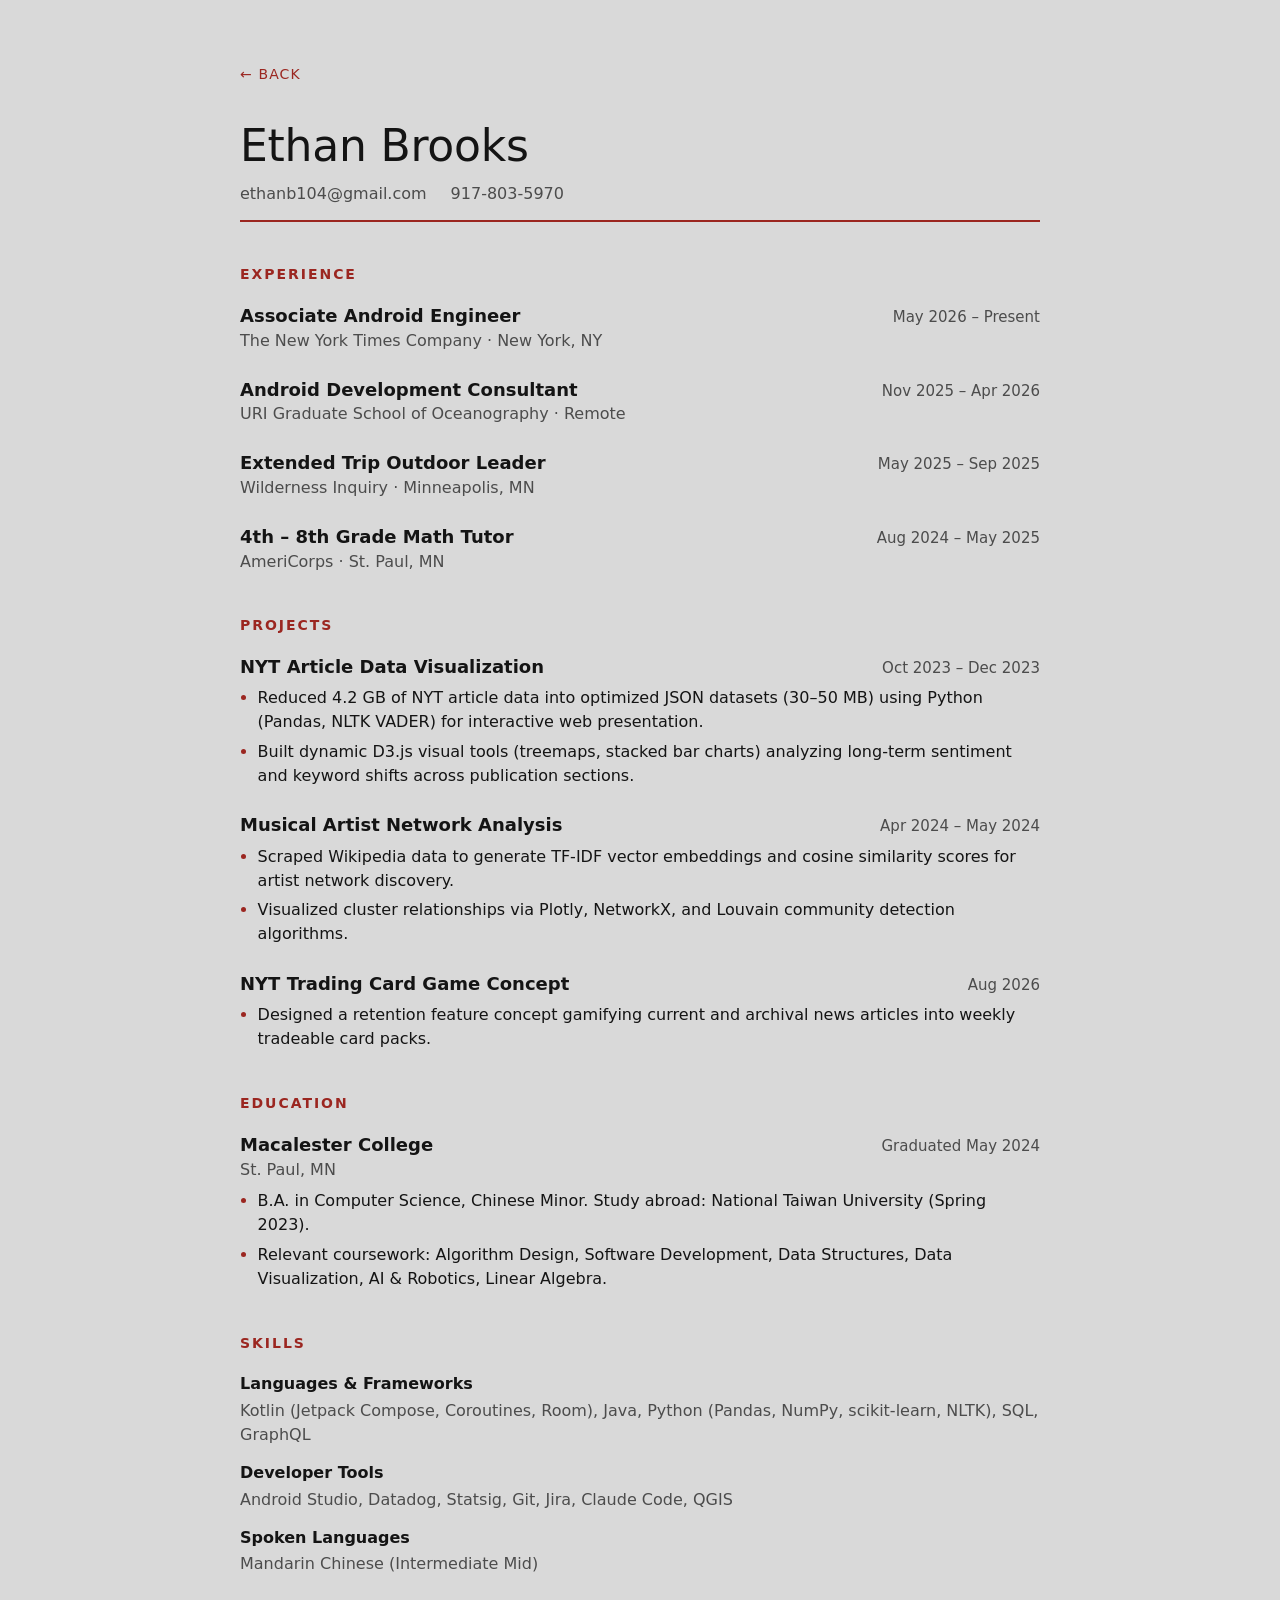
==== resume.html @ ca2d2853 "Add resume page linked from the Resume panel Point the Resume panel at a new resume.html and style i" ====
<!DOCTYPE html>
<html lang="en">
<head>
  <meta charset="utf-8">
  <meta name="viewport" content="width=device-width, initial-scale=1">
  <title>Resume — Ethan Brooks</title>
  <meta name="description" content="Resume of Ethan Brooks, Android engineer.">
  <link rel="stylesheet" href="css/styles.css">
</head>
<body class="page-resume">
  <main class="resume">

    <a class="resume-back" href="index.html">&larr; Back</a>

    <header class="resume-header">
      <h1>Ethan Brooks</h1>
      <p class="resume-contact">
        <a href="mailto:ethanb104@gmail.com">ethanb104@gmail.com</a>
        <a href="tel:+19178035970">917-803-5970</a>
      </p>
    </header>

    <section class="resume-section">
      <h2>Experience</h2>

      <article class="entry">
        <div class="entry-head">
          <h3 class="entry-title">Associate Android Engineer</h3>
          <p class="entry-dates">May 2026 &ndash; Present</p>
        </div>
        <p class="entry-meta">The New York Times Company &middot; New York, NY</p>
      </article>

      <article class="entry">
        <div class="entry-head">
          <h3 class="entry-title">Android Development Consultant</h3>
          <p class="entry-dates">Nov 2025 &ndash; Apr 2026</p>
        </div>
        <p class="entry-meta">URI Graduate School of Oceanography &middot; Remote</p>
      </article>

      <article class="entry">
        <div class="entry-head">
          <h3 class="entry-title">Extended Trip Outdoor Leader</h3>
          <p class="entry-dates">May 2025 &ndash; Sep 2025</p>
        </div>
        <p class="entry-meta">Wilderness Inquiry &middot; Minneapolis, MN</p>
      </article>

      <article class="entry">
        <div class="entry-head">
          <h3 class="entry-title">4th &ndash; 8th Grade Math Tutor</h3>
          <p class="entry-dates">Aug 2024 &ndash; May 2025</p>
        </div>
        <p class="entry-meta">AmeriCorps &middot; St. Paul, MN</p>
      </article>
    </section>

    <section class="resume-section">
      <h2>Projects</h2>

      <article class="entry">
        <div class="entry-head">
          <h3 class="entry-title">NYT Article Data Visualization</h3>
          <p class="entry-dates">Oct 2023 &ndash; Dec 2023</p>
        </div>
        <ul class="entry-points">
          <li>Reduced 4.2&nbsp;GB of NYT article data into optimized JSON datasets (30&ndash;50&nbsp;MB) using Python (Pandas, NLTK VADER) for interactive web presentation.</li>
          <li>Built dynamic D3.js visual tools (treemaps, stacked bar charts) analyzing long-term sentiment and keyword shifts across publication sections.</li>
        </ul>
      </article>

      <article class="entry">
        <div class="entry-head">
          <h3 class="entry-title">Musical Artist Network Analysis</h3>
          <p class="entry-dates">Apr 2024 &ndash; May 2024</p>
        </div>
        <ul class="entry-points">
          <li>Scraped Wikipedia data to generate TF-IDF vector embeddings and cosine similarity scores for artist network discovery.</li>
          <li>Visualized cluster relationships via Plotly, NetworkX, and Louvain community detection algorithms.</li>
        </ul>
      </article>

      <article class="entry">
        <div class="entry-head">
          <h3 class="entry-title">NYT Trading Card Game Concept</h3>
          <p class="entry-dates">Aug 2026</p>
        </div>
        <ul class="entry-points">
          <li>Designed a retention feature concept gamifying current and archival news articles into weekly tradeable card packs.</li>
        </ul>
      </article>
    </section>

    <section class="resume-section">
      <h2>Education</h2>

      <article class="entry">
        <div class="entry-head">
          <h3 class="entry-title">Macalester College</h3>
          <p class="entry-dates">Graduated May 2024</p>
        </div>
        <p class="entry-meta">St. Paul, MN</p>
        <ul class="entry-points">
          <li>B.A. in Computer Science, Chinese Minor. Study abroad: National Taiwan University (Spring 2023).</li>
          <li>Relevant coursework: Algorithm Design, Software Development, Data Structures, Data Visualization, AI &amp; Robotics, Linear Algebra.</li>
        </ul>
      </article>
    </section>

    <section class="resume-section">
      <h2>Skills</h2>

      <dl class="skills">
        <dt>Languages &amp; Frameworks</dt>
        <dd>Kotlin (Jetpack Compose, Coroutines, Room), Java, Python (Pandas, NumPy, scikit-learn, NLTK), SQL, GraphQL</dd>

        <dt>Developer Tools</dt>
        <dd>Android Studio, Datadog, Statsig, Git, Jira, Claude Code, QGIS</dd>

        <dt>Spoken Languages</dt>
        <dd>Mandarin Chinese (Intermediate Mid)</dd>
      </dl>
    </section>

  </main>
</body>
</html>
---- css/styles.css ----
/* ---- Design tokens ---------------------------------------------------- */

:root {
  --bg: #d9d9d9;
  --ink: #141414;
  --ink-soft: #4c4c4c;

  /* One red, layered at different opacities. Overlaps darken on their own
     because each translucent panel composites over the ones beneath it. */
  --red: 155 38 32;
  --alpha-about: 0.84;
  --alpha-resume: 0.72;
  --alpha-projects: 0.52;
  --alpha-music: 0.42;

  /* Mockup proportions, used for the canvas aspect ratio. */
  --canvas-w: 1421;
  --canvas-h: 906;
}

/* ---- Base ------------------------------------------------------------- */

*,
*::before,
*::after {
  box-sizing: border-box;
}

body {
  margin: 0;
  min-height: 100vh;
  display: flex;
  font-family: "Lato", "Segoe UI", system-ui, -apple-system, sans-serif;
  font-weight: 400;
  color: var(--ink);
  background: var(--bg);
  -webkit-font-smoothing: antialiased;
}

a {
  color: inherit;
  text-decoration: none;
}

:focus-visible {
  outline: 3px solid var(--ink);
  outline-offset: 2px;
}

/* ---- Canvas ----------------------------------------------------------- */

/* Scales as one unit so the overlaps hold their proportions at any width.
   Container units (cqi) size the type against the canvas, not the viewport. */
.canvas {
  position: relative;
  width: 100%;
  max-width: calc(var(--canvas-w) * 1px);
  aspect-ratio: var(--canvas-w) / var(--canvas-h);
  margin: auto;
  container-type: inline-size;
}

/* ---- Identity block --------------------------------------------------- */

.identity {
  position: absolute;
  left: 61%;
  top: 2.5%;
  z-index: 2;
}

.identity h1 {
  margin: 0 0 0.15em;
  font-size: clamp(1.75rem, 3.3cqi, 3.25rem);
  font-weight: 400;
  line-height: 1.1;
  letter-spacing: -0.005em;
}

.contact {
  margin: 0 0 0.2em;
  font-size: clamp(0.875rem, 1.6cqi, 1.2rem);
  line-height: 1.35;
}

.contact a:hover {
  text-decoration: underline;
  text-underline-offset: 3px;
}

/* ---- Panels ----------------------------------------------------------- */

/* Each panel's fill is a ::before at z-index 1 and its label sits at
   z-index 2. The panels themselves keep `z-index: auto`, so they don't open
   their own stacking contexts — every label therefore paints above every
   fill, and no label gets tinted by a panel overlapping it. */
.panel {
  position: absolute;
  display: block;
}

.panel::before {
  content: "";
  position: absolute;
  inset: 0;
  z-index: 1;
  background: rgb(var(--red) / var(--alpha));
  transition: background 150ms ease-out;
}

.panel-label {
  position: relative;
  z-index: 2;
  display: block;
  padding: clamp(0.7rem, 2.2cqi, 1.9rem) clamp(0.6rem, 1.1cqi, 1rem);
  font-size: clamp(1rem, 1.85cqi, 1.7rem);
  line-height: 1.2;
}

.panel:hover::before,
.panel:focus-visible::before {
  background: rgb(var(--red) / calc(var(--alpha) + 0.12));
}

/* Positions and opacities, measured off the mockup. */
.panel--about {
  --alpha: var(--alpha-about);
  left: 3.4%;
  top: 8%;
  width: 46.4%;
  height: 48.1%;
}

.panel--resume {
  --alpha: var(--alpha-resume);
  left: 44.3%;
  top: 18.5%;
  width: 53.1%;
  height: 47.8%;
}

.panel--projects {
  --alpha: var(--alpha-projects);
  left: 7.4%;
  top: 38.3%;
  width: 45.6%;
  height: 50.3%;
}

.panel--music {
  --alpha: var(--alpha-music);
  left: 46.3%;
  top: 52.6%;
  width: 49.9%;
  height: 42.9%;
}

/* ---- Resume page ------------------------------------------------------ */

/* Same tokens and type stack as the collage, but a single measured column
   instead of a fixed-ratio canvas — so it scales with the viewport and prints
   cleanly. The red is used only for accents here, never as a fill. */
.page-resume {
  display: block;
  padding: clamp(2rem, 6vw, 4rem) clamp(1.25rem, 5vw, 3rem) 4rem;
}

.resume {
  max-width: 50rem;
  margin: 0 auto;
}

.resume-back {
  display: inline-block;
  margin-bottom: clamp(1.5rem, 4vw, 2.5rem);
  font-size: 0.875rem;
  letter-spacing: 0.08em;
  text-transform: uppercase;
  color: rgb(var(--red));
}

.resume-back:hover {
  text-decoration: underline;
  text-underline-offset: 4px;
}

.resume-header {
  padding-bottom: 1.1rem;
  border-bottom: 2px solid rgb(var(--red));
}

.resume-header h1 {
  margin: 0 0 0.3em;
  font-size: clamp(1.875rem, 6vw, 2.75rem);
  font-weight: 400;
  line-height: 1.1;
  letter-spacing: -0.005em;
}

.resume-contact {
  display: flex;
  flex-wrap: wrap;
  gap: 0.2rem 1.5rem;
  margin: 0;
  font-size: 1rem;
  color: var(--ink-soft);
}

.resume-contact a:hover {
  text-decoration: underline;
  text-underline-offset: 3px;
}

.resume-section {
  margin-top: clamp(2rem, 5vw, 2.75rem);
}

.resume-section h2 {
  margin: 0 0 1.35rem;
  font-size: 0.875rem;
  font-weight: 700;
  letter-spacing: 0.14em;
  text-transform: uppercase;
  color: rgb(var(--red));
}

.entry + .entry {
  margin-top: 1.6rem;
}

/* Title and dates share a baseline on wide screens and wrap to two lines
   below ~30rem, where the flex row runs out of room. */
.entry-head {
  display: flex;
  flex-wrap: wrap;
  align-items: baseline;
  justify-content: space-between;
  gap: 0.1rem 1.5rem;
}

.entry-title {
  margin: 0;
  font-size: 1.125rem;
  font-weight: 700;
  line-height: 1.3;
}

.entry-dates {
  margin: 0;
  font-size: 0.9375rem;
  color: var(--ink-soft);
  white-space: nowrap;
}

.entry-meta {
  margin: 0.15rem 0 0;
  font-size: 1rem;
  line-height: 1.4;
  color: var(--ink-soft);
}

.entry-points {
  margin: 0.5rem 0 0;
  padding-left: 1.1rem;
}

.entry-points li {
  margin-bottom: 0.35rem;
  font-size: 1rem;
  line-height: 1.5;
}

.entry-points li::marker {
  color: rgb(var(--red));
}

.entry-points li:last-child {
  margin-bottom: 0;
}

.skills {
  margin: 0;
  font-size: 1rem;
  line-height: 1.5;
}

.skills dt {
  font-weight: 700;
}

.skills dd {
  margin: 0.15rem 0 0.9rem;
  color: var(--ink-soft);
}

.skills dd:last-child {
  margin-bottom: 0;
}

/* ---- Print ----------------------------------------------------------- */

@media print {
  .page-resume {
    padding: 0;
    background: #fff;
  }

  .resume-back {
    display: none;
  }

  .resume-section,
  .entry {
    break-inside: avoid;
  }
}

/* ---- Narrow screens --------------------------------------------------- */

/* Overlapping absolute panels have nowhere to go on a phone, so the layout
   falls back to a stack that keeps the translucency but drops the collage. */
@media (max-width: 40rem) {
  body {
    display: block;
  }

  .canvas {
    width: auto;
    max-width: none;
    aspect-ratio: auto;
    padding: 1.5rem 1.25rem 2rem;
  }

  .identity {
    position: static;
    margin-bottom: 1.75rem;
  }

  .identity h1 {
    font-size: 2rem;
  }

  .contact {
    font-size: 1rem;
  }

  .panels {
    display: grid;
    gap: 0.75rem;
  }

  .panel {
    position: relative;
    width: auto;
    height: auto;
    min-height: 5.5rem;
  }

  .panel-label {
    padding: 1rem;
    font-size: 1.25rem;
  }
}

/* ---- Motion preferences ---------------------------------------------- */

@media (prefers-reduced-motion: reduce) {
  .panel::before {
    transition: none;
  }
}
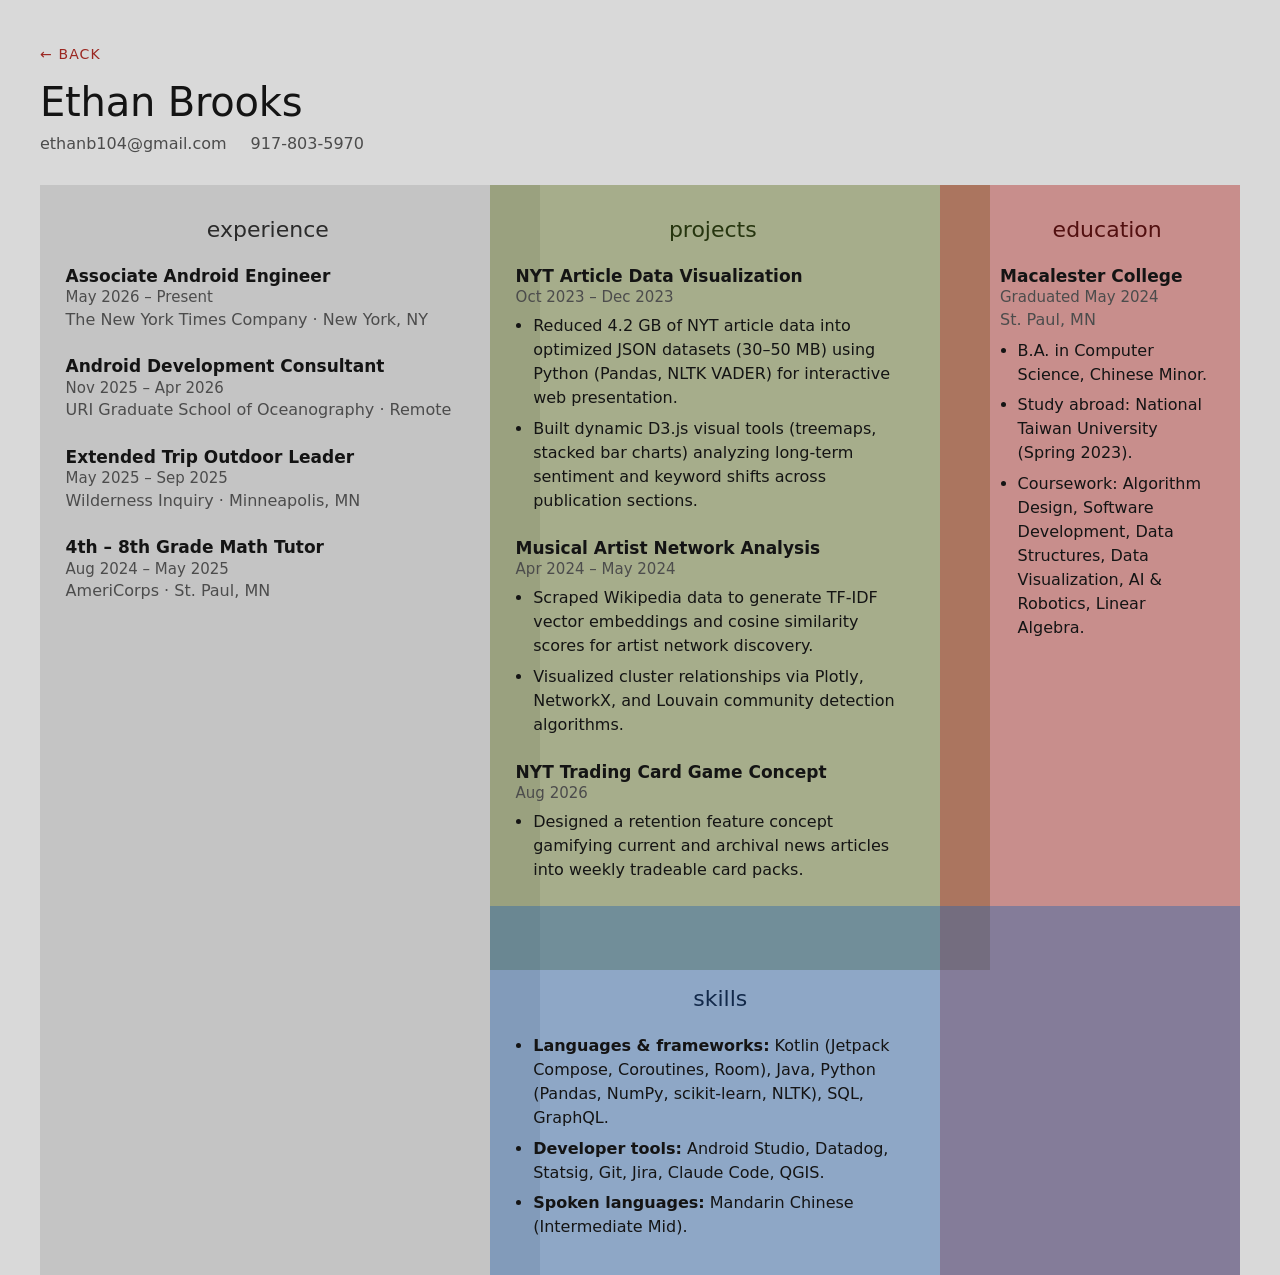
==== commit da3f8bd1: "Rebuild the resume page as an overlapping panel collage Replace the single measured column with four" ====
--- a/resume.html
+++ b/resume.html
@@ -8,119 +8,126 @@
   <link rel="stylesheet" href="css/styles.css">
 </head>
 <body class="page-resume">
-  <main class="resume">
 
+  <header class="resume-header">
     <a class="resume-back" href="index.html">&larr; Back</a>
+    <h1>Ethan Brooks</h1>
+    <p class="resume-contact">
+      <a href="mailto:ethanb104@gmail.com">ethanb104@gmail.com</a>
+      <a href="tel:+19178035970">917-803-5970</a>
+    </p>
+  </header>
 
-    <header class="resume-header">
-      <h1>Ethan Brooks</h1>
-      <p class="resume-contact">
-        <a href="mailto:ethanb104@gmail.com">ethanb104@gmail.com</a>
-        <a href="tel:+19178035970">917-803-5970</a>
-      </p>
-    </header>
+  <!-- Panels are ordered experience → projects → education → skills so that
+       skills (blue) composites last, blending to purple over education's red
+       and teal over projects' olive. -->
+  <main class="collage">
 
-    <section class="resume-section">
-      <h2>Experience</h2>
+    <section class="rpanel rpanel--experience">
+      <div class="rpanel-body">
+        <h2>experience</h2>
 
-      <article class="entry">
-        <div class="entry-head">
-          <h3 class="entry-title">Associate Android Engineer</h3>
-          <p class="entry-dates">May 2026 &ndash; Present</p>
-        </div>
-        <p class="entry-meta">The New York Times Company &middot; New York, NY</p>
-      </article>
+        <article class="entry">
+          <div class="entry-head">
+            <h3 class="entry-title">Associate Android Engineer</h3>
+            <p class="entry-dates">May 2026 &ndash; Present</p>
+          </div>
+          <p class="entry-meta">The New York Times Company &middot; New York, NY</p>
+        </article>
 
-      <article class="entry">
-        <div class="entry-head">
-          <h3 class="entry-title">Android Development Consultant</h3>
-          <p class="entry-dates">Nov 2025 &ndash; Apr 2026</p>
-        </div>
-        <p class="entry-meta">URI Graduate School of Oceanography &middot; Remote</p>
-      </article>
+        <article class="entry">
+          <div class="entry-head">
+            <h3 class="entry-title">Android Development Consultant</h3>
+            <p class="entry-dates">Nov 2025 &ndash; Apr 2026</p>
+          </div>
+          <p class="entry-meta">URI Graduate School of Oceanography &middot; Remote</p>
+        </article>
 
-      <article class="entry">
-        <div class="entry-head">
-          <h3 class="entry-title">Extended Trip Outdoor Leader</h3>
-          <p class="entry-dates">May 2025 &ndash; Sep 2025</p>
-        </div>
-        <p class="entry-meta">Wilderness Inquiry &middot; Minneapolis, MN</p>
-      </article>
+        <article class="entry">
+          <div class="entry-head">
+            <h3 class="entry-title">Extended Trip Outdoor Leader</h3>
+            <p class="entry-dates">May 2025 &ndash; Sep 2025</p>
+          </div>
+          <p class="entry-meta">Wilderness Inquiry &middot; Minneapolis, MN</p>
+        </article>
 
-      <article class="entry">
-        <div class="entry-head">
-          <h3 class="entry-title">4th &ndash; 8th Grade Math Tutor</h3>
-          <p class="entry-dates">Aug 2024 &ndash; May 2025</p>
-        </div>
-        <p class="entry-meta">AmeriCorps &middot; St. Paul, MN</p>
-      </article>
+        <article class="entry">
+          <div class="entry-head">
+            <h3 class="entry-title">4th &ndash; 8th Grade Math Tutor</h3>
+            <p class="entry-dates">Aug 2024 &ndash; May 2025</p>
+          </div>
+          <p class="entry-meta">AmeriCorps &middot; St. Paul, MN</p>
+        </article>
+      </div>
     </section>
 
-    <section class="resume-section">
-      <h2>Projects</h2>
+    <section class="rpanel rpanel--projects">
+      <div class="rpanel-body">
+        <h2>projects</h2>
 
-      <article class="entry">
-        <div class="entry-head">
-          <h3 class="entry-title">NYT Article Data Visualization</h3>
-          <p class="entry-dates">Oct 2023 &ndash; Dec 2023</p>
-        </div>
-        <ul class="entry-points">
-          <li>Reduced 4.2&nbsp;GB of NYT article data into optimized JSON datasets (30&ndash;50&nbsp;MB) using Python (Pandas, NLTK VADER) for interactive web presentation.</li>
-          <li>Built dynamic D3.js visual tools (treemaps, stacked bar charts) analyzing long-term sentiment and keyword shifts across publication sections.</li>
-        </ul>
-      </article>
+        <article class="entry">
+          <div class="entry-head">
+            <h3 class="entry-title">NYT Article Data Visualization</h3>
+            <p class="entry-dates">Oct 2023 &ndash; Dec 2023</p>
+          </div>
+          <ul class="entry-points">
+            <li>Reduced 4.2&nbsp;GB of NYT article data into optimized JSON datasets (30&ndash;50&nbsp;MB) using Python (Pandas, NLTK VADER) for interactive web presentation.</li>
+            <li>Built dynamic D3.js visual tools (treemaps, stacked bar charts) analyzing long-term sentiment and keyword shifts across publication sections.</li>
+          </ul>
+        </article>
 
-      <article class="entry">
-        <div class="entry-head">
-          <h3 class="entry-title">Musical Artist Network Analysis</h3>
-          <p class="entry-dates">Apr 2024 &ndash; May 2024</p>
-        </div>
-        <ul class="entry-points">
-          <li>Scraped Wikipedia data to generate TF-IDF vector embeddings and cosine similarity scores for artist network discovery.</li>
-          <li>Visualized cluster relationships via Plotly, NetworkX, and Louvain community detection algorithms.</li>
-        </ul>
-      </article>
+        <article class="entry">
+          <div class="entry-head">
+            <h3 class="entry-title">Musical Artist Network Analysis</h3>
+            <p class="entry-dates">Apr 2024 &ndash; May 2024</p>
+          </div>
+          <ul class="entry-points">
+            <li>Scraped Wikipedia data to generate TF-IDF vector embeddings and cosine similarity scores for artist network discovery.</li>
+            <li>Visualized cluster relationships via Plotly, NetworkX, and Louvain community detection algorithms.</li>
+          </ul>
+        </article>
 
-      <article class="entry">
-        <div class="entry-head">
-          <h3 class="entry-title">NYT Trading Card Game Concept</h3>
-          <p class="entry-dates">Aug 2026</p>
-        </div>
-        <ul class="entry-points">
-          <li>Designed a retention feature concept gamifying current and archival news articles into weekly tradeable card packs.</li>
-        </ul>
-      </article>
+        <article class="entry">
+          <div class="entry-head">
+            <h3 class="entry-title">NYT Trading Card Game Concept</h3>
+            <p class="entry-dates">Aug 2026</p>
+          </div>
+          <ul class="entry-points">
+            <li>Designed a retention feature concept gamifying current and archival news articles into weekly tradeable card packs.</li>
+          </ul>
+        </article>
+      </div>
     </section>
 
-    <section class="resume-section">
-      <h2>Education</h2>
+    <section class="rpanel rpanel--education">
+      <div class="rpanel-body">
+        <h2>education</h2>
 
-      <article class="entry">
-        <div class="entry-head">
-          <h3 class="entry-title">Macalester College</h3>
-          <p class="entry-dates">Graduated May 2024</p>
-        </div>
-        <p class="entry-meta">St. Paul, MN</p>
-        <ul class="entry-points">
-          <li>B.A. in Computer Science, Chinese Minor. Study abroad: National Taiwan University (Spring 2023).</li>
-          <li>Relevant coursework: Algorithm Design, Software Development, Data Structures, Data Visualization, AI &amp; Robotics, Linear Algebra.</li>
-        </ul>
-      </article>
+        <article class="entry">
+          <div class="entry-head">
+            <h3 class="entry-title">Macalester College</h3>
+            <p class="entry-dates">Graduated May 2024</p>
+          </div>
+          <p class="entry-meta">St. Paul, MN</p>
+          <ul class="entry-points">
+            <li>B.A. in Computer Science, Chinese Minor.</li>
+            <li>Study abroad: National Taiwan University (Spring 2023).</li>
+            <li>Coursework: Algorithm Design, Software Development, Data Structures, Data Visualization, AI &amp; Robotics, Linear Algebra.</li>
+          </ul>
+        </article>
+      </div>
     </section>
 
-    <section class="resume-section">
-      <h2>Skills</h2>
+    <section class="rpanel rpanel--skills">
+      <div class="rpanel-body">
+        <h2>skills</h2>
 
-      <dl class="skills">
-        <dt>Languages &amp; Frameworks</dt>
-        <dd>Kotlin (Jetpack Compose, Coroutines, Room), Java, Python (Pandas, NumPy, scikit-learn, NLTK), SQL, GraphQL</dd>
-
-        <dt>Developer Tools</dt>
-        <dd>Android Studio, Datadog, Statsig, Git, Jira, Claude Code, QGIS</dd>
-
-        <dt>Spoken Languages</dt>
-        <dd>Mandarin Chinese (Intermediate Mid)</dd>
-      </dl>
+        <ul class="entry-points">
+          <li><strong>Languages &amp; frameworks:</strong> Kotlin (Jetpack Compose, Coroutines, Room), Java, Python (Pandas, NumPy, scikit-learn, NLTK), SQL, GraphQL.</li>
+          <li><strong>Developer tools:</strong> Android Studio, Datadog, Statsig, Git, Jira, Claude Code, QGIS.</li>
+          <li><strong>Spoken languages:</strong> Mandarin Chinese (Intermediate Mid).</li>
+        </ul>
+      </div>
     </section>
 
   </main>
--- a/css/styles.css
+++ b/css/styles.css
@@ -157,22 +157,37 @@
 
 /* ---- Resume page ------------------------------------------------------ */
 
-/* Same tokens and type stack as the collage, but a single measured column
-   instead of a fixed-ratio canvas — so it scales with the viewport and prints
-   cleanly. The red is used only for accents here, never as a fill. */
+/* Four overlapping translucent panels, one per section. Unlike the homepage
+   these are content-sized rather than pinned to a fixed-ratio canvas, so a
+   long section grows its own panel instead of clipping.
+
+   Alphas are held near 0.42 on purpose: at that strength a single fill and a
+   two-panel blend both stay light enough for --ink body text to clear 4.5:1.
+   Pushing them toward the saturation of the mockup fails that. */
+:root {
+  --c-experience: 110 110 110;
+  --c-projects: 96 112 32;
+  --c-education: 176 40 34;
+  --c-skills: 38 98 172;
+
+  --h-experience: #2b2b2b;
+  --h-projects: #26350f;
+  --h-education: #521010;
+  --h-skills: #12294a;
+}
+
 .page-resume {
   display: block;
-  padding: clamp(2rem, 6vw, 4rem) clamp(1.25rem, 5vw, 3rem) 4rem;
-}
-
-.resume {
-  max-width: 50rem;
-  margin: 0 auto;
+  padding: clamp(1.5rem, 4vw, 2.75rem) clamp(1.25rem, 4vw, 2.5rem) 0;
+}
+
+.resume-header {
+  margin-bottom: clamp(1.25rem, 3vw, 2rem);
 }
 
 .resume-back {
   display: inline-block;
-  margin-bottom: clamp(1.5rem, 4vw, 2.5rem);
+  margin-bottom: 1.1rem;
   font-size: 0.875rem;
   letter-spacing: 0.08em;
   text-transform: uppercase;
@@ -184,14 +199,9 @@
   text-underline-offset: 4px;
 }
 
-.resume-header {
-  padding-bottom: 1.1rem;
-  border-bottom: 2px solid rgb(var(--red));
-}
-
 .resume-header h1 {
-  margin: 0 0 0.3em;
-  font-size: clamp(1.875rem, 6vw, 2.75rem);
+  margin: 0 0 0.25em;
+  font-size: clamp(1.75rem, 5vw, 2.5rem);
   font-weight: 400;
   line-height: 1.1;
   letter-spacing: -0.005em;
@@ -211,36 +221,130 @@
   text-underline-offset: 3px;
 }
 
-.resume-section {
-  margin-top: clamp(2rem, 5vw, 2.75rem);
-}
-
-.resume-section h2 {
+/* ---- Collage grid ---- */
+
+/* A 24-column grid where panels deliberately share tracks: experience and
+   projects share column 10, projects and education share column 19, and
+   skills is pulled up 4rem to bleed into the row above it. Those shared
+   tracks are the whole effect. */
+.collage {
+  display: grid;
+  grid-template-columns: repeat(24, 1fr);
+  grid-template-rows: auto auto;
+}
+
+.rpanel--experience {
+  grid-column: 1 / 11;
+  grid-row: 1 / 3;
+}
+
+.rpanel--projects {
+  grid-column: 10 / 20;
+  grid-row: 1 / 2;
+}
+
+.rpanel--education {
+  grid-column: 19 / 25;
+  grid-row: 1 / 3;
+}
+
+.rpanel--skills {
+  grid-column: 10 / 25;
+  grid-row: 2 / 3;
+  margin-top: -4rem;
+}
+
+/* Same layering trick as the homepage panels: the fill is a ::before at
+   z-index 1 and the text is at z-index 2, with the panels themselves left at
+   `z-index: auto` so they open no stacking context. Every panel's text
+   therefore paints above every panel's fill and no text gets tinted. */
+.rpanel {
+  position: relative;
+}
+
+.rpanel::before {
+  content: "";
+  position: absolute;
+  inset: 0;
+  z-index: 1;
+}
+
+.rpanel-body {
+  position: relative;
+  z-index: 2;
+  padding: clamp(1.25rem, 2.5vw, 2rem) clamp(1rem, 2vw, 1.75rem)
+           clamp(1.5rem, 3vw, 2.25rem);
+}
+
+.rpanel--experience::before {
+  background: rgb(var(--c-experience) / 0.2);
+}
+
+.rpanel--projects::before {
+  background: rgb(var(--c-projects) / 0.42);
+}
+
+.rpanel--education::before {
+  background: rgb(var(--c-education) / 0.42);
+}
+
+.rpanel--skills::before {
+  background: rgb(var(--c-skills) / 0.42);
+}
+
+/* Extra inset on the edges another panel overlaps, so body text stays on a
+   single fill and out of the blended corners. */
+.rpanel--experience .rpanel-body {
+  padding-right: 14%;
+}
+
+.rpanel--projects .rpanel-body {
+  padding-right: 16%;
+  padding-bottom: 5.5rem;
+}
+
+.rpanel--education .rpanel-body {
+  padding-left: 20%;
+}
+
+.rpanel--skills .rpanel-body {
+  padding-top: 5rem;
+  padding-right: 42%;
+}
+
+.rpanel h2 {
   margin: 0 0 1.35rem;
-  font-size: 0.875rem;
-  font-weight: 700;
-  letter-spacing: 0.14em;
-  text-transform: uppercase;
-  color: rgb(var(--red));
-}
+  font-size: 1.375rem;
+  font-weight: 400;
+  line-height: 1.2;
+  text-align: center;
+  text-transform: lowercase;
+}
+
+.rpanel--experience h2 { color: var(--h-experience); }
+.rpanel--projects h2   { color: var(--h-projects); }
+.rpanel--education h2  { color: var(--h-education); }
+.rpanel--skills h2     { color: var(--h-skills); }
+
+/* ---- Entries ---- */
 
 .entry + .entry {
-  margin-top: 1.6rem;
-}
-
-/* Title and dates share a baseline on wide screens and wrap to two lines
-   below ~30rem, where the flex row runs out of room. */
+  margin-top: 1.5rem;
+}
+
+/* Title and dates share a baseline where there's room and wrap to two lines
+   in the narrower panels, where the flex row runs out. */
 .entry-head {
   display: flex;
   flex-wrap: wrap;
   align-items: baseline;
   justify-content: space-between;
-  gap: 0.1rem 1.5rem;
+  gap: 0.1rem 1.25rem;
 }
 
 .entry-title {
   margin: 0;
-  font-size: 1.125rem;
+  font-size: 1.0625rem;
   font-weight: 700;
   line-height: 1.3;
 }
@@ -265,36 +369,47 @@
 }
 
 .entry-points li {
-  margin-bottom: 0.35rem;
+  margin-bottom: 0.4rem;
   font-size: 1rem;
   line-height: 1.5;
 }
 
-.entry-points li::marker {
-  color: rgb(var(--red));
-}
-
 .entry-points li:last-child {
   margin-bottom: 0;
 }
 
-.skills {
-  margin: 0;
-  font-size: 1rem;
-  line-height: 1.5;
-}
-
-.skills dt {
-  font-weight: 700;
-}
-
-.skills dd {
-  margin: 0.15rem 0 0.9rem;
-  color: var(--ink-soft);
-}
-
-.skills dd:last-child {
-  margin-bottom: 0;
+/* ---- Collage fallback ---- */
+
+/* Below ~60rem there isn't enough width to overlap anything without burying
+   text, so the panels stack full-width and drop their overlap insets. */
+@media (max-width: 60rem) {
+  .collage {
+    display: grid;
+    grid-template-columns: 1fr;
+    grid-template-rows: none;
+    gap: 0.75rem;
+  }
+
+  .rpanel--experience,
+  .rpanel--projects,
+  .rpanel--education,
+  .rpanel--skills {
+    grid-column: auto;
+    grid-row: auto;
+    margin-top: 0;
+  }
+
+  .rpanel-body,
+  .rpanel--experience .rpanel-body,
+  .rpanel--projects .rpanel-body,
+  .rpanel--education .rpanel-body,
+  .rpanel--skills .rpanel-body {
+    padding: 1.5rem 1.25rem;
+  }
+
+  .rpanel h2 {
+    text-align: left;
+  }
 }
 
 /* ---- Print ----------------------------------------------------------- */
@@ -302,14 +417,39 @@
 @media print {
   .page-resume {
     padding: 0;
-    background: #fff;
   }
 
   .resume-back {
     display: none;
   }
 
-  .resume-section,
+  /* Overlapping translucent fills waste ink and hurt legibility on paper. */
+  .collage {
+    display: block;
+  }
+
+  .rpanel {
+    margin-bottom: 1.5rem;
+    break-inside: avoid;
+  }
+
+  .rpanel::before {
+    display: none;
+  }
+
+  .rpanel-body,
+  .rpanel--experience .rpanel-body,
+  .rpanel--projects .rpanel-body,
+  .rpanel--education .rpanel-body,
+  .rpanel--skills .rpanel-body {
+    padding: 0;
+  }
+
+  .rpanel h2 {
+    text-align: left;
+    border-bottom: 1px solid var(--ink);
+  }
+
   .entry {
     break-inside: avoid;
   }
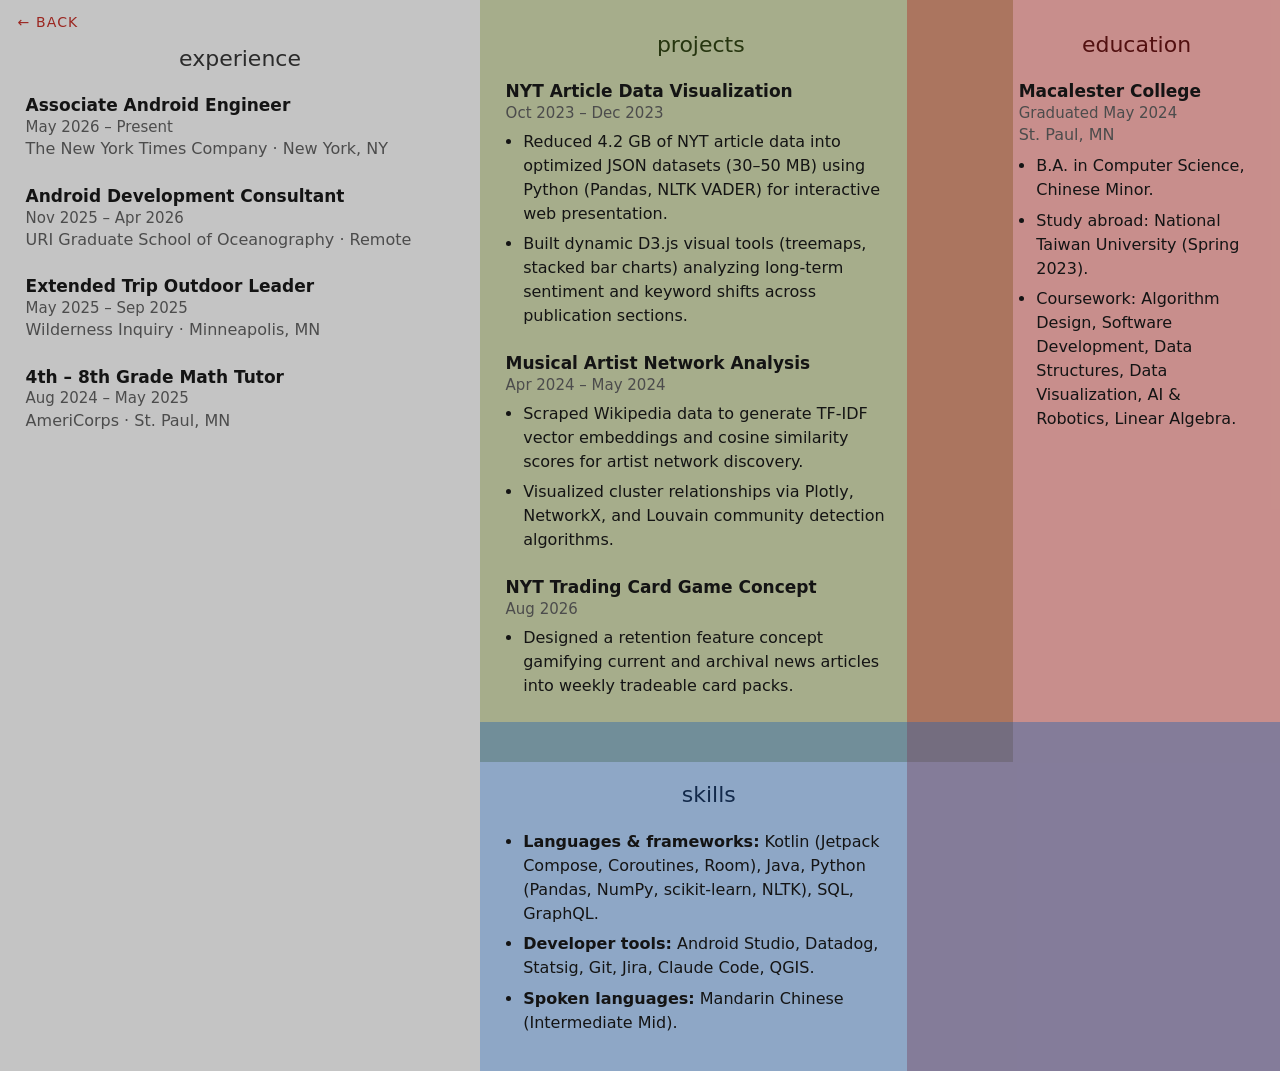
==== commit 8ad75011: "remove resume header and start collage at top edge" ====
--- a/resume.html
+++ b/resume.html
@@ -9,19 +9,14 @@
 </head>
 <body class="page-resume">
 
-  <header class="resume-header">
-    <a class="resume-back" href="index.html">&larr; Back</a>
-    <h1>Ethan Brooks</h1>
-    <p class="resume-contact">
-      <a href="mailto:ethanb104@gmail.com">ethanb104@gmail.com</a>
-      <a href="tel:+19178035970">917-803-5970</a>
-    </p>
-  </header>
-
   <!-- Panels are ordered experience → projects → education → skills so that
        skills (blue) composites last, blending to purple over education's red
        and teal over projects' olive. -->
   <main class="collage">
+
+    <!-- Sits in the corner of the experience panel rather than above the
+         collage, so it costs no vertical space. -->
+    <a class="resume-back" href="index.html">&larr; Back</a>
 
     <section class="rpanel rpanel--experience">
       <div class="rpanel-body">
--- a/css/styles.css
+++ b/css/styles.css
@@ -176,18 +176,36 @@
   --h-skills: #12294a;
 }
 
+/* Full bleed: the collage starts at the very top edge, with no header or page
+   padding above it. Name and contact details live on the homepage. */
 .page-resume {
   display: block;
-  padding: clamp(1.5rem, 4vw, 2.75rem) clamp(1.25rem, 4vw, 2.5rem) 0;
-}
-
-.resume-header {
-  margin-bottom: clamp(1.25rem, 3vw, 2rem);
+  padding: 0;
+}
+
+/* ---- Collage grid ---- */
+
+/* A 24-column grid where panels deliberately share tracks: projects and
+   education share columns 18–20, skills sits under both and is pulled up
+   2.5rem to bleed into the row above. Those shared tracks are the whole
+   effect. Experience is flush against projects rather than overlapping it.
+
+   Row 2 is 1fr against a 100vh floor so that on a short page the skills
+   panel absorbs the slack and the collage still reaches the bottom edge,
+   instead of leaving a band of bare background. */
+.collage {
+  position: relative;
+  display: grid;
+  grid-template-columns: repeat(24, 1fr);
+  grid-template-rows: auto 1fr;
+  min-height: 100vh;
 }
 
 .resume-back {
-  display: inline-block;
-  margin-bottom: 1.1rem;
+  position: absolute;
+  z-index: 3;
+  top: 0.9rem;
+  left: 1.1rem;
   font-size: 0.875rem;
   letter-spacing: 0.08em;
   text-transform: uppercase;
@@ -199,42 +217,8 @@
   text-underline-offset: 4px;
 }
 
-.resume-header h1 {
-  margin: 0 0 0.25em;
-  font-size: clamp(1.75rem, 5vw, 2.5rem);
-  font-weight: 400;
-  line-height: 1.1;
-  letter-spacing: -0.005em;
-}
-
-.resume-contact {
-  display: flex;
-  flex-wrap: wrap;
-  gap: 0.2rem 1.5rem;
-  margin: 0;
-  font-size: 1rem;
-  color: var(--ink-soft);
-}
-
-.resume-contact a:hover {
-  text-decoration: underline;
-  text-underline-offset: 3px;
-}
-
-/* ---- Collage grid ---- */
-
-/* A 24-column grid where panels deliberately share tracks: experience and
-   projects share column 10, projects and education share column 19, and
-   skills is pulled up 4rem to bleed into the row above it. Those shared
-   tracks are the whole effect. */
-.collage {
-  display: grid;
-  grid-template-columns: repeat(24, 1fr);
-  grid-template-rows: auto auto;
-}
-
 .rpanel--experience {
-  grid-column: 1 / 11;
+  grid-column: 1 / 10;
   grid-row: 1 / 3;
 }
 
@@ -244,14 +228,14 @@
 }
 
 .rpanel--education {
-  grid-column: 19 / 25;
+  grid-column: 18 / 25;
   grid-row: 1 / 3;
 }
 
 .rpanel--skills {
   grid-column: 10 / 25;
   grid-row: 2 / 3;
-  margin-top: -4rem;
+  margin-top: -2.5rem;
 }
 
 /* Same layering trick as the homepage panels: the fill is a ::before at
@@ -295,21 +279,21 @@
 /* Extra inset on the edges another panel overlaps, so body text stays on a
    single fill and out of the blended corners. */
 .rpanel--experience .rpanel-body {
-  padding-right: 14%;
+  padding-top: 2.9rem; /* clears the back link in the corner above it */
 }
 
 .rpanel--projects .rpanel-body {
-  padding-right: 16%;
-  padding-bottom: 5.5rem;
+  padding-right: 22%;
+  padding-bottom: 4rem;
 }
 
 .rpanel--education .rpanel-body {
-  padding-left: 20%;
+  padding-left: 30%;
 }
 
 .rpanel--skills .rpanel-body {
-  padding-top: 5rem;
-  padding-right: 42%;
+  padding-top: 3.75rem;
+  padding-right: 46%;
 }
 
 .rpanel h2 {
@@ -388,6 +372,8 @@
     grid-template-columns: 1fr;
     grid-template-rows: none;
     gap: 0.75rem;
+    min-height: 0;
+    padding-top: 2.75rem;
   }
 
   .rpanel--experience,
@@ -426,6 +412,7 @@
   /* Overlapping translucent fills waste ink and hurt legibility on paper. */
   .collage {
     display: block;
+    min-height: 0;
   }
 
   .rpanel {
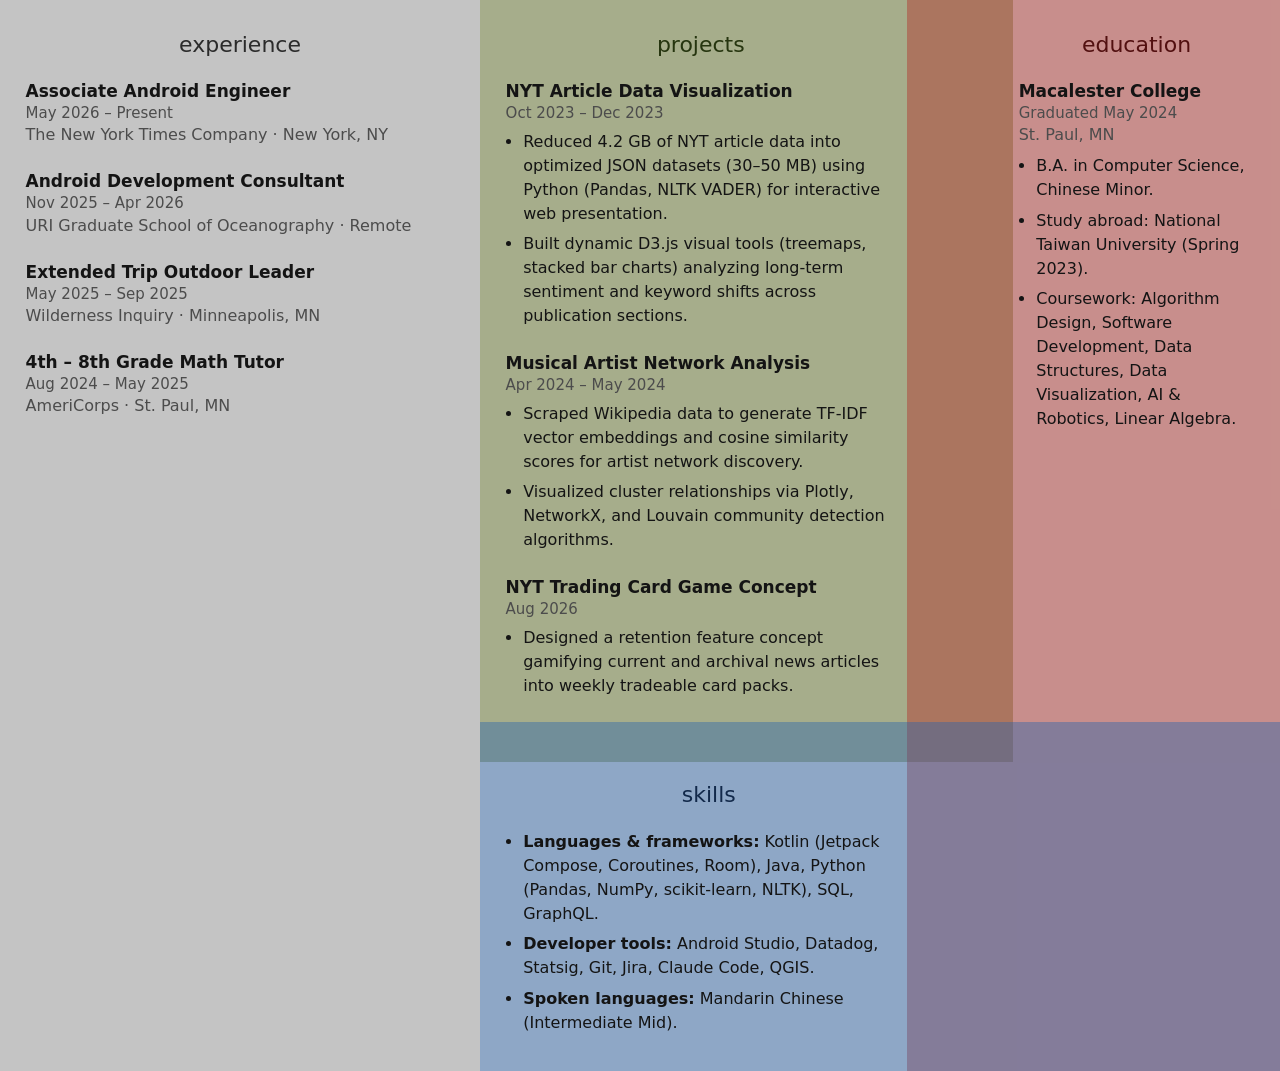
==== commit 5f4b1bdf: "Remove back link from resume page" ====
--- a/resume.html
+++ b/resume.html
@@ -13,10 +13,6 @@
        skills (blue) composites last, blending to purple over education's red
        and teal over projects' olive. -->
   <main class="collage">
-
-    <!-- Sits in the corner of the experience panel rather than above the
-         collage, so it costs no vertical space. -->
-    <a class="resume-back" href="index.html">&larr; Back</a>
 
     <section class="rpanel rpanel--experience">
       <div class="rpanel-body">
--- a/css/styles.css
+++ b/css/styles.css
@@ -194,27 +194,10 @@
    panel absorbs the slack and the collage still reaches the bottom edge,
    instead of leaving a band of bare background. */
 .collage {
-  position: relative;
   display: grid;
   grid-template-columns: repeat(24, 1fr);
   grid-template-rows: auto 1fr;
   min-height: 100vh;
-}
-
-.resume-back {
-  position: absolute;
-  z-index: 3;
-  top: 0.9rem;
-  left: 1.1rem;
-  font-size: 0.875rem;
-  letter-spacing: 0.08em;
-  text-transform: uppercase;
-  color: rgb(var(--red));
-}
-
-.resume-back:hover {
-  text-decoration: underline;
-  text-underline-offset: 4px;
 }
 
 .rpanel--experience {
@@ -278,10 +261,6 @@
 
 /* Extra inset on the edges another panel overlaps, so body text stays on a
    single fill and out of the blended corners. */
-.rpanel--experience .rpanel-body {
-  padding-top: 2.9rem; /* clears the back link in the corner above it */
-}
-
 .rpanel--projects .rpanel-body {
   padding-right: 22%;
   padding-bottom: 4rem;
@@ -373,7 +352,6 @@
     grid-template-rows: none;
     gap: 0.75rem;
     min-height: 0;
-    padding-top: 2.75rem;
   }
 
   .rpanel--experience,
@@ -405,10 +383,6 @@
     padding: 0;
   }
 
-  .resume-back {
-    display: none;
-  }
-
   /* Overlapping translucent fills waste ink and hurt legibility on paper. */
   .collage {
     display: block;
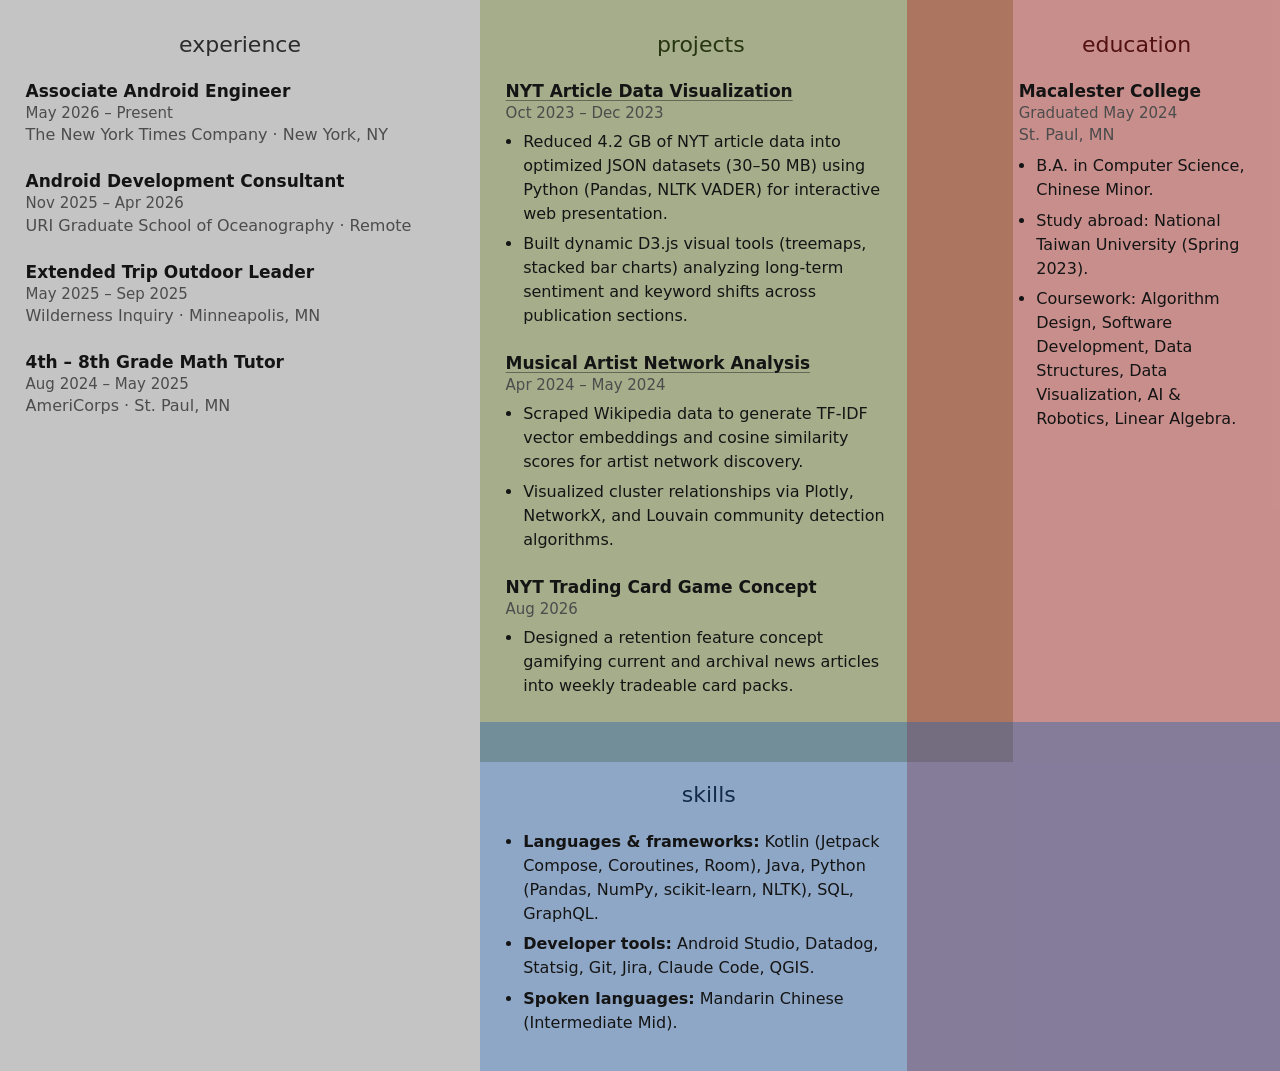
==== commit 84c7d280: "Link project titles to their GitHub repos Two of the three projects have repos; the trading card con" ====
--- a/resume.html
+++ b/resume.html
@@ -58,7 +58,7 @@
 
         <article class="entry">
           <div class="entry-head">
-            <h3 class="entry-title">NYT Article Data Visualization</h3>
+            <h3 class="entry-title"><a href="https://github.com/ebrooks2002/NYT-DataViz" target="_blank" rel="noopener">NYT Article Data Visualization<span class="visually-hidden"> (opens in a new tab)</span></a></h3>
             <p class="entry-dates">Oct 2023 &ndash; Dec 2023</p>
           </div>
           <ul class="entry-points">
@@ -69,7 +69,7 @@
 
         <article class="entry">
           <div class="entry-head">
-            <h3 class="entry-title">Musical Artist Network Analysis</h3>
+            <h3 class="entry-title"><a href="https://github.com/ebrooks2002/Musical-Artist-Network" target="_blank" rel="noopener">Musical Artist Network Analysis<span class="visually-hidden"> (opens in a new tab)</span></a></h3>
             <p class="entry-dates">Apr 2024 &ndash; May 2024</p>
           </div>
           <ul class="entry-points">
--- a/css/styles.css
+++ b/css/styles.css
@@ -47,6 +47,20 @@
   outline-offset: 2px;
 }
 
+/* Text for screen readers only — used to announce that a link leaves the
+   site, which sighted users infer from context. */
+.visually-hidden {
+  position: absolute;
+  width: 1px;
+  height: 1px;
+  margin: -1px;
+  padding: 0;
+  overflow: hidden;
+  clip-path: inset(50%);
+  white-space: nowrap;
+  border: 0;
+}
+
 /* ---- Canvas ----------------------------------------------------------- */
 
 /* Scales as one unit so the overlaps hold their proportions at any width.
@@ -312,6 +326,22 @@
   line-height: 1.3;
 }
 
+/* Linked project titles carry a standing underline rather than a colour
+   change, so the affordance survives for anyone who can't distinguish the
+   tint against the olive fill. */
+.entry-title a {
+  text-decoration: underline;
+  text-decoration-thickness: 1px;
+  text-decoration-color: rgb(20 20 20 / 0.45);
+  text-underline-offset: 3px;
+}
+
+.entry-title a:hover,
+.entry-title a:focus-visible {
+  text-decoration-thickness: 2px;
+  text-decoration-color: currentColor;
+}
+
 .entry-dates {
   margin: 0;
   font-size: 0.9375rem;
@@ -414,6 +444,13 @@
   .entry {
     break-inside: avoid;
   }
+
+  /* Paper can't be clicked, so spell the repo URLs out. */
+  .entry-title a::after {
+    content: " — " attr(href);
+    font-weight: 400;
+    font-size: 0.85em;
+  }
 }
 
 /* ---- Narrow screens --------------------------------------------------- */
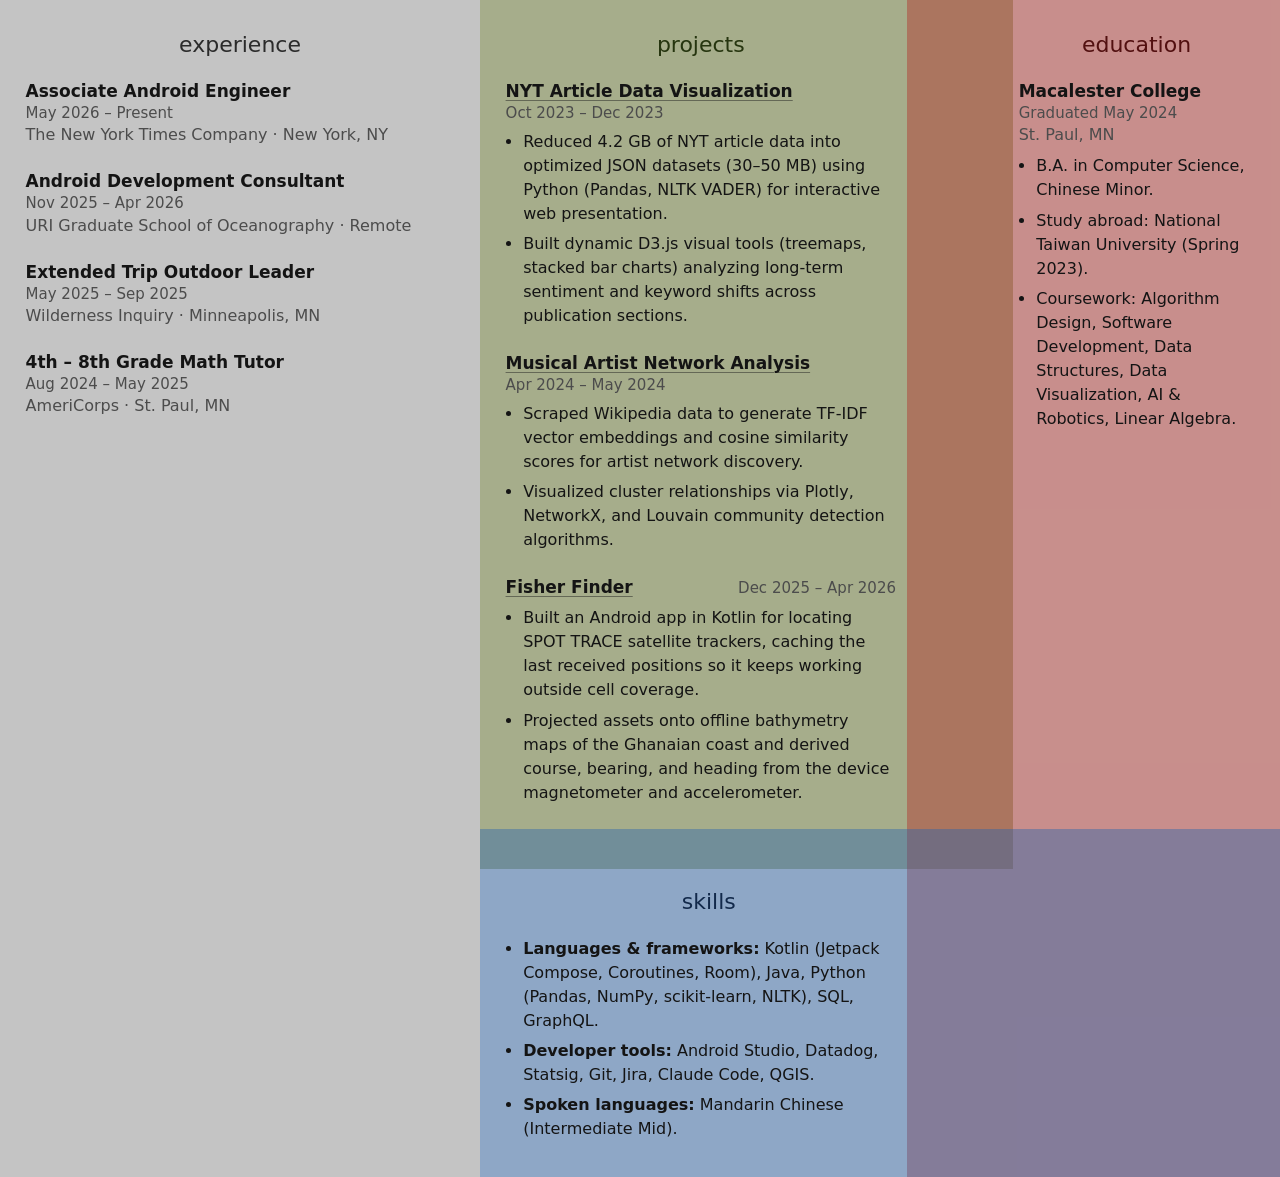
==== commit fdbb76db: "Replace the trading card concept with Fisher Finder Swaps the unlinked concept entry for the Fisher " ====
--- a/resume.html
+++ b/resume.html
@@ -80,11 +80,12 @@
 
         <article class="entry">
           <div class="entry-head">
-            <h3 class="entry-title">NYT Trading Card Game Concept</h3>
-            <p class="entry-dates">Aug 2026</p>
+            <h3 class="entry-title"><a href="https://github.com/ebrooks2002/Fisher-Finder" target="_blank" rel="noopener">Fisher Finder<span class="visually-hidden"> (opens in a new tab)</span></a></h3>
+            <p class="entry-dates">Dec 2025 &ndash; Apr 2026</p>
           </div>
           <ul class="entry-points">
-            <li>Designed a retention feature concept gamifying current and archival news articles into weekly tradeable card packs.</li>
+            <li>Built an Android app in Kotlin for locating SPOT TRACE satellite trackers, caching the last received positions so it keeps working outside cell coverage.</li>
+            <li>Projected assets onto offline bathymetry maps of the Ghanaian coast and derived course, bearing, and heading from the device magnetometer and accelerometer.</li>
           </ul>
         </article>
       </div>
